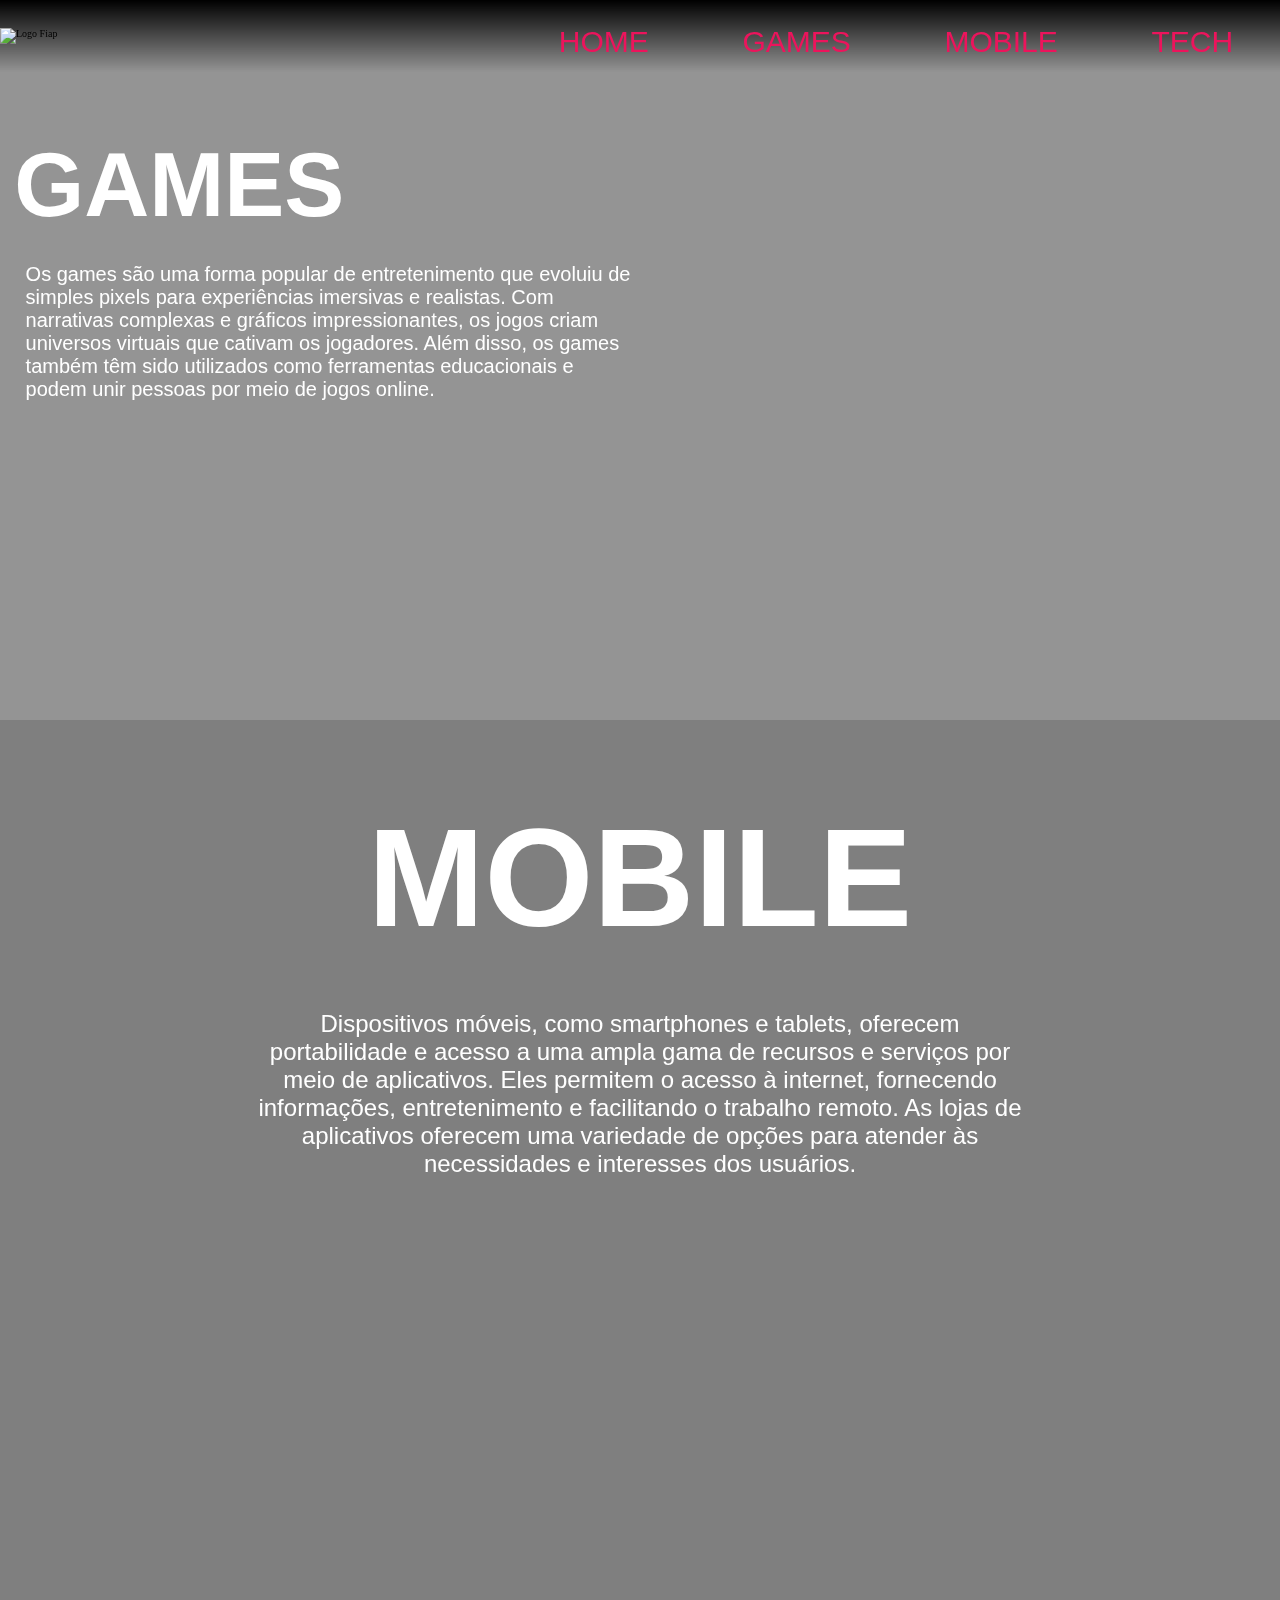
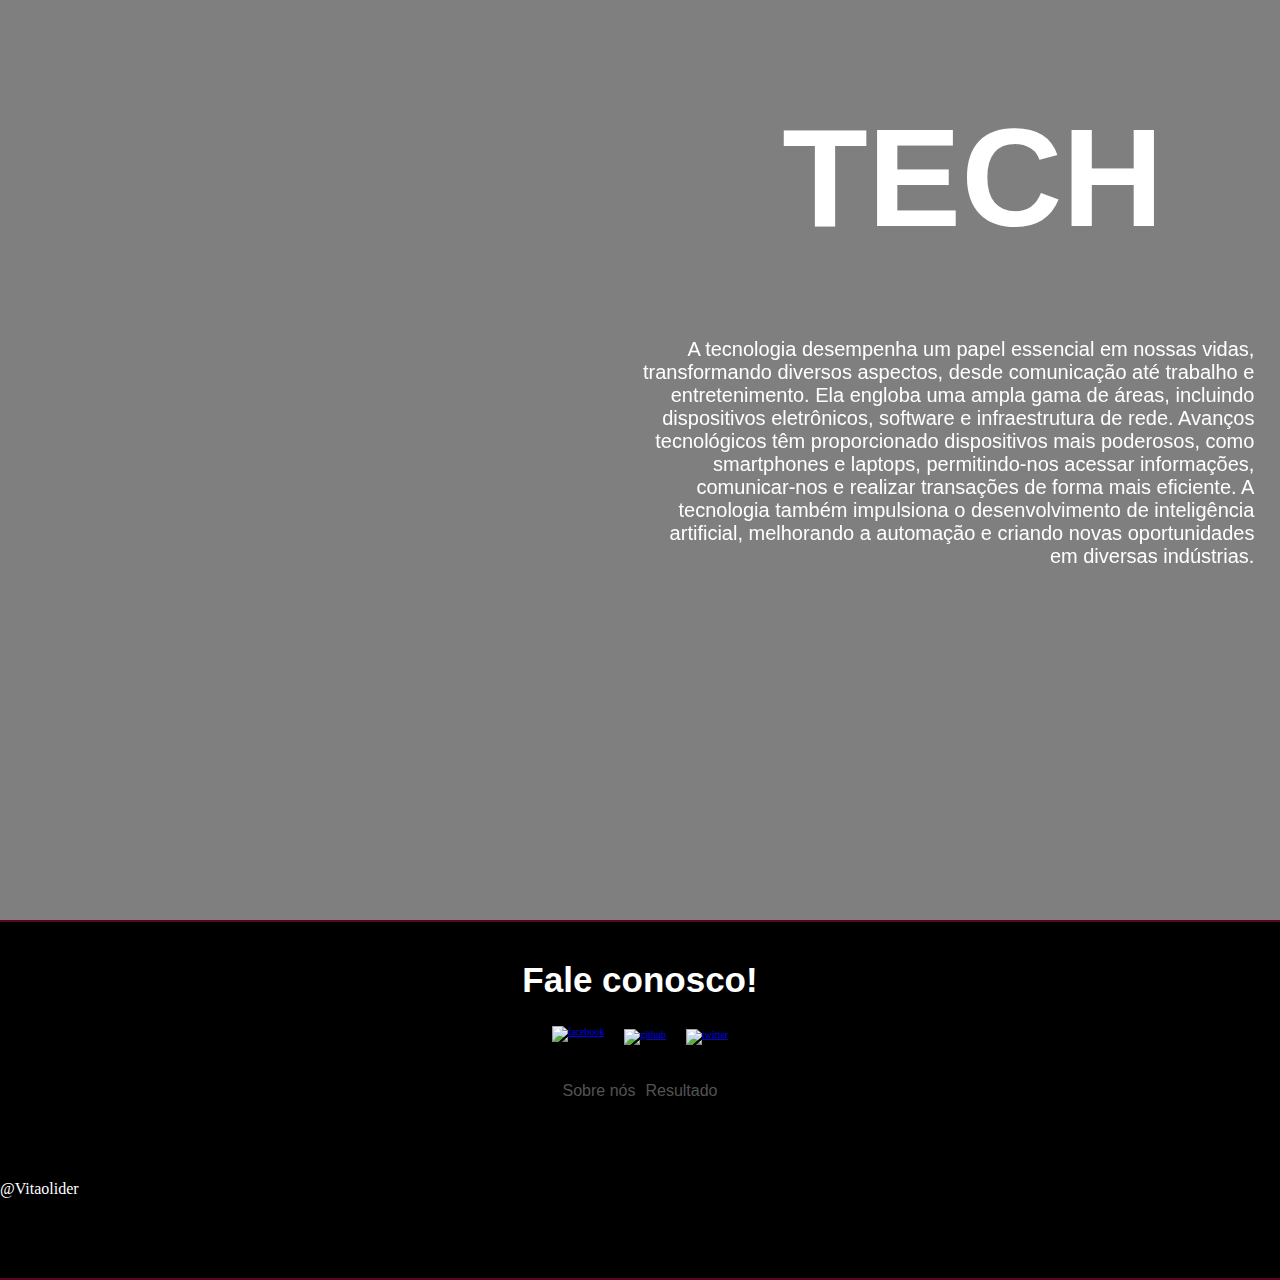
==== index.html @ c0283991 "atualização" ====
<!DOCTYPE html>
<html lang="pt-br">
<head>
    <meta charset="UTF-8">
    <meta http-equiv="X-UA-Compatible" content="IE=edge">
    <meta name="viewport" content="width=device-width, initial-scale=1.0">
    <title>Página principal</title>
    <link rel="stylesheet" href="./css/estilo.css">
    <script src="evento.js"></script>
</head>
    
<body>
    
    <header class="cabecalho">
        <img src="./img/Fiap-logo-novo.png" alt="Logo Fiap">
        <nav>
            <a href="../index.html" target="_blank">HOME</a>
            <a href="./pages/games.html" target="_blank">GAMES</a>
            <a href="./pages/mobile.html" target="_blank">MOBILE</a>
            <a href="./pages/tech.html" target="_blank">TECH</a>
        </nav>
    </header>
    <section class ="conteudo">
        <div class="games">
            <h2>GAMES</h2>
            <p> Os games são uma forma popular de entretenimento que evoluiu de simples pixels para experiências imersivas e realistas. Com narrativas complexas e gráficos impressionantes, os jogos criam universos virtuais que cativam os jogadores. Além disso, os games também têm sido utilizados como ferramentas educacionais e podem unir pessoas por meio de jogos online.
            </p>
            <video autoplay muted loop>
                <source src="./x2mate.com-Imagining TOMB RAIDER Reboot _ Unreal Engine 5 HD 4K 2022 - Fan Concept Trailer-(1080p).mp4" type="video/mp4">
            </video>
        </div>
        <div class="mobile">
            <h2>MOBILE</h2>
            <p>Dispositivos móveis, como smartphones e tablets, oferecem portabilidade e acesso a uma ampla gama de recursos e serviços por meio de aplicativos. Eles permitem o acesso à internet, fornecendo informações, entretenimento e facilitando o trabalho remoto. As lojas de aplicativos oferecem uma variedade de opções para atender às necessidades e interesses dos usuários.   
            </p>
        </div>
        <div class="tech">
            <h2>TECH</h2>
            <p>A tecnologia desempenha um papel essencial em nossas vidas, transformando diversos aspectos, desde comunicação até trabalho e entretenimento. Ela engloba uma ampla gama de áreas, incluindo dispositivos eletrônicos, software e infraestrutura de rede. Avanços tecnológicos têm proporcionado dispositivos mais poderosos, como smartphones e laptops, permitindo-nos acessar informações, comunicar-nos e realizar transações de forma mais eficiente. A tecnologia também impulsiona o desenvolvimento de inteligência artificial, melhorando a automação e criando novas oportunidades em diversas indústrias.
            </p>
        </div>
    </section>
    <footer class = "rodape">
        <h2>Fale conosco!</h2>
        <nav class="redes">
            <a href="https://pt-br.facebook.com/" target="_blank">
                <img src="./img/icons8-facebook-100.png" alt="facebook"></a>
            <a href="https://github.com/" target="_blank">
                <img src="./img/icons8-github-90.png" alt="github"></a>
            <a href="https://twitter.com/?lang=pt-br" target="_blank">
                <img src="./img/icons8-twitter-100.png" alt="twitter"></a>
        </nav>
        <nav class="rodape-conteudo">
            <a href="">Sobre nós</a>
            <a href="">Resultado</a>
        </nav>
        <div>
            <p>@Vitaolider</p>
        </div>
        <!-- <img src="./img/rodape-baixo.png" alt="rodape de rodape-baixo"> -->

    </footer>
    

    
</body>

</html>
---- css/estilo.css ----
@import url("./cabecalho.css");
@import url("./rodape2.css");
@import url("./conteudo.css");
@import url("./pags.css");


*{
    margin: 0;
    padding: 0;
    box-sizing: border-box;
}

html{
    font-size: 62.5%;
}
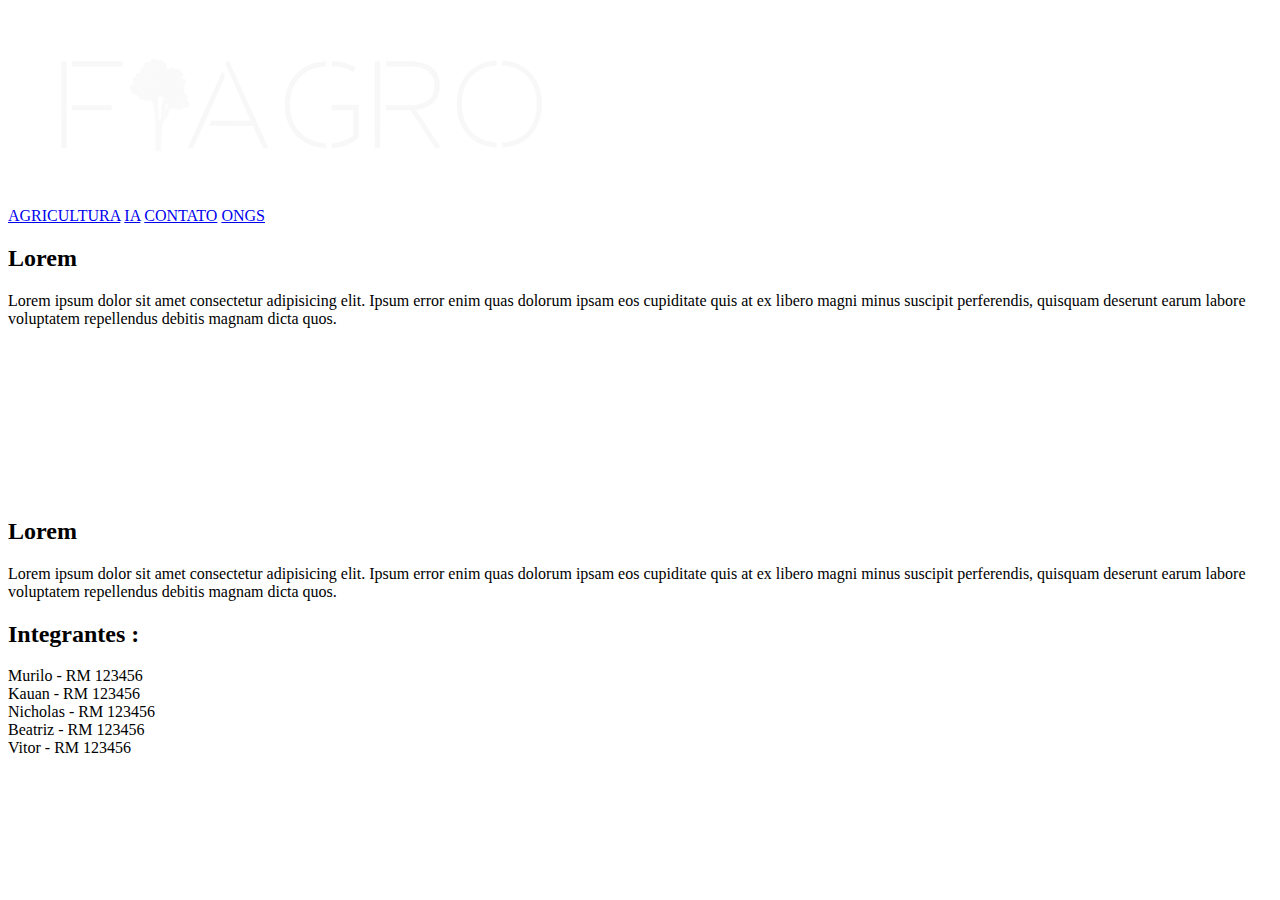
==== commit d3c08aea: "atualização da pagina" ====
--- a/index.html
+++ b/index.html
@@ -4,61 +4,44 @@
     <meta charset="UTF-8">
     <meta http-equiv="X-UA-Compatible" content="IE=edge">
     <meta name="viewport" content="width=device-width, initial-scale=1.0">
-    <title>Página principal</title>
-    <link rel="stylesheet" href="./css/estilo.css">
-    <script src="evento.js"></script>
+    <title>FIAGRO</title>
+    <link rel="stylesheet" href="../css/pags.css">
+    <link rel="icon" 
+      type="image/jpeg" 
+      href="../img/icone.jpeg" />
 </head>
-    
-<body>
-    
+<body >
     <header class="cabecalho">
-        <img src="./img/Fiap-logo-novo.png" alt="Logo Fiap">
-        <nav>
-            <a href="../index.html" target="_blank">HOME</a>
-            <a href="./pages/games.html" target="_blank">GAMES</a>
-            <a href="./pages/mobile.html" target="_blank">MOBILE</a>
-            <a href="./pages/tech.html" target="_blank">TECH</a>
+        <a class="logohome" href="../index.html"><img src="../img/logo.png" alt="Logo Fiagro"></a>
+        <nav class="pags">
+            <a href="../pages/agrisusten.html">AGRICULTURA</a>
+            <a href="../pages/iagen.html">IA</a>
+            <a href="../pages/contato.html" >CONTATO</a>
+            <a href="../pages/ongs.html">ONGS</a>
         </nav>
     </header>
     <section class ="conteudo">
         <div class="games">
-            <h2>GAMES</h2>
-            <p> Os games são uma forma popular de entretenimento que evoluiu de simples pixels para experiências imersivas e realistas. Com narrativas complexas e gráficos impressionantes, os jogos criam universos virtuais que cativam os jogadores. Além disso, os games também têm sido utilizados como ferramentas educacionais e podem unir pessoas por meio de jogos online.
+            <h2>Lorem</h2>
+            <p> Lorem ipsum dolor sit amet consectetur adipisicing elit. Ipsum error enim quas dolorum ipsam eos cupiditate quis at ex libero magni minus suscipit perferendis, quisquam deserunt earum labore voluptatem repellendus debitis magnam dicta quos.
             </p>
             <video autoplay muted loop>
                 <source src="./x2mate.com-Imagining TOMB RAIDER Reboot _ Unreal Engine 5 HD 4K 2022 - Fan Concept Trailer-(1080p).mp4" type="video/mp4">
             </video>
         </div>
         <div class="mobile">
-            <h2>MOBILE</h2>
-            <p>Dispositivos móveis, como smartphones e tablets, oferecem portabilidade e acesso a uma ampla gama de recursos e serviços por meio de aplicativos. Eles permitem o acesso à internet, fornecendo informações, entretenimento e facilitando o trabalho remoto. As lojas de aplicativos oferecem uma variedade de opções para atender às necessidades e interesses dos usuários.   
-            </p>
-        </div>
-        <div class="tech">
-            <h2>TECH</h2>
-            <p>A tecnologia desempenha um papel essencial em nossas vidas, transformando diversos aspectos, desde comunicação até trabalho e entretenimento. Ela engloba uma ampla gama de áreas, incluindo dispositivos eletrônicos, software e infraestrutura de rede. Avanços tecnológicos têm proporcionado dispositivos mais poderosos, como smartphones e laptops, permitindo-nos acessar informações, comunicar-nos e realizar transações de forma mais eficiente. A tecnologia também impulsiona o desenvolvimento de inteligência artificial, melhorando a automação e criando novas oportunidades em diversas indústrias.
+            <h2>Lorem</h2>
+            <p> Lorem ipsum dolor sit amet consectetur adipisicing elit. Ipsum error enim quas dolorum ipsam eos cupiditate quis at ex libero magni minus suscipit perferendis, quisquam deserunt earum labore voluptatem repellendus debitis magnam dicta quos.
             </p>
         </div>
     </section>
     <footer class = "rodape">
-        <h2>Fale conosco!</h2>
-        <nav class="redes">
-            <a href="https://pt-br.facebook.com/" target="_blank">
-                <img src="./img/icons8-facebook-100.png" alt="facebook"></a>
-            <a href="https://github.com/" target="_blank">
-                <img src="./img/icons8-github-90.png" alt="github"></a>
-            <a href="https://twitter.com/?lang=pt-br" target="_blank">
-                <img src="./img/icons8-twitter-100.png" alt="twitter"></a>
-        </nav>
-        <nav class="rodape-conteudo">
-            <a href="">Sobre nós</a>
-            <a href="">Resultado</a>
-        </nav>
+        <h2>Integrantes :</h2>
         <div>
-            <p>@Vitaolider</p>
+            <p>
+                Murilo - RM 123456 <br> Kauan - RM 123456 <br> Nicholas - RM 123456 <br> Beatriz - RM 123456 <br> Vitor - RM 123456
+            </p>
         </div>
-        <!-- <img src="./img/rodape-baixo.png" alt="rodape de rodape-baixo"> -->
-
     </footer>
     
 
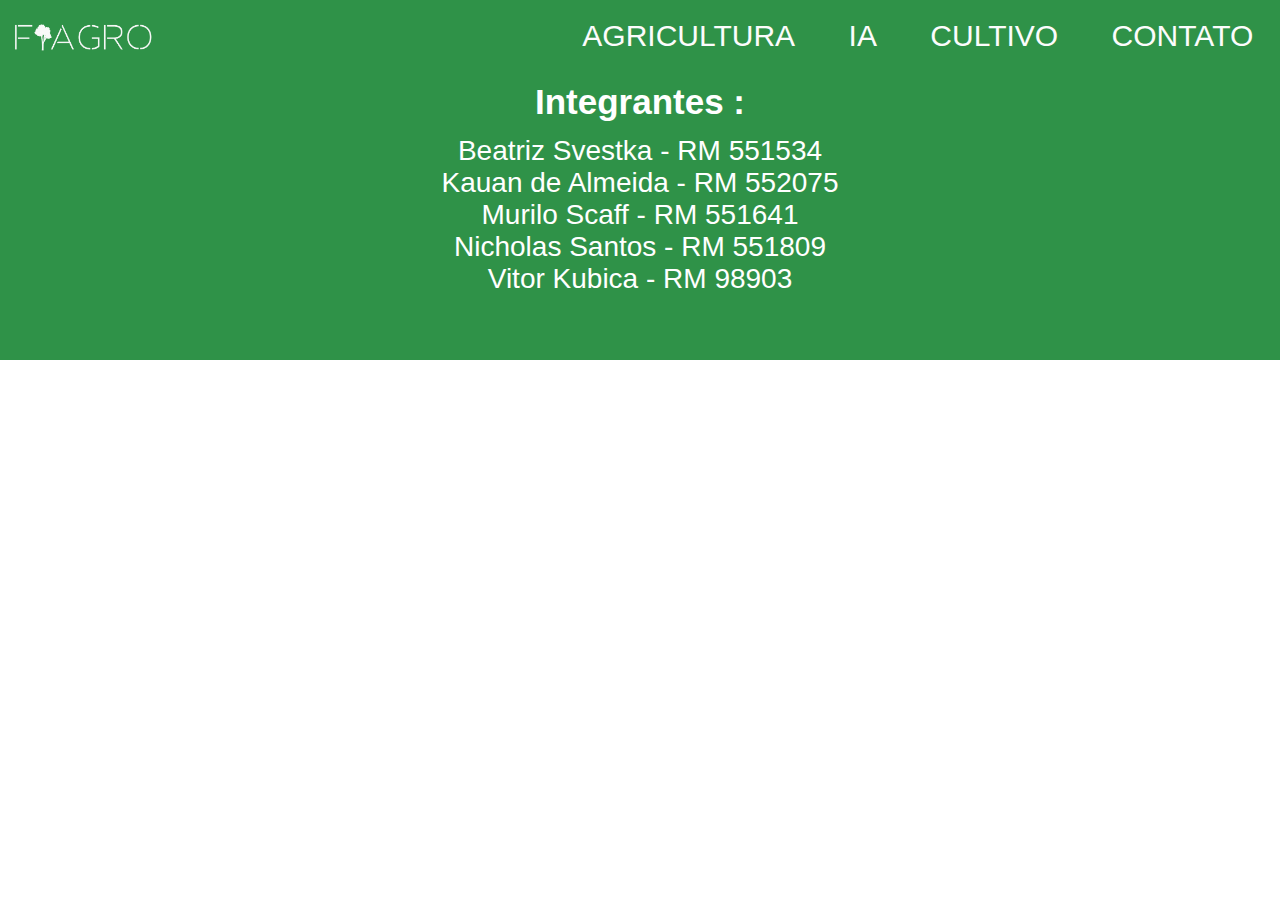
==== commit e5e6e6e3: "atualização" ====
--- a/index.html
+++ b/index.html
@@ -5,7 +5,7 @@
     <meta http-equiv="X-UA-Compatible" content="IE=edge">
     <meta name="viewport" content="width=device-width, initial-scale=1.0">
     <title>FIAGRO</title>
-    <link rel="stylesheet" href="../css/pags.css">
+    <link rel="stylesheet" href="../css/estilo.css">
     <link rel="icon" 
       type="image/jpeg" 
       href="../img/icone.jpeg" />
@@ -16,36 +16,17 @@
         <nav class="pags">
             <a href="../pages/agrisusten.html">AGRICULTURA</a>
             <a href="../pages/iagen.html">IA</a>
+            <a href="../pages/cultivos.html">CULTIVO</a>
             <a href="../pages/contato.html" >CONTATO</a>
-            <a href="../pages/ongs.html">ONGS</a>
         </nav>
     </header>
-    <section class ="conteudo">
-        <div class="games">
-            <h2>Lorem</h2>
-            <p> Lorem ipsum dolor sit amet consectetur adipisicing elit. Ipsum error enim quas dolorum ipsam eos cupiditate quis at ex libero magni minus suscipit perferendis, quisquam deserunt earum labore voluptatem repellendus debitis magnam dicta quos.
-            </p>
-            <video autoplay muted loop>
-                <source src="./x2mate.com-Imagining TOMB RAIDER Reboot _ Unreal Engine 5 HD 4K 2022 - Fan Concept Trailer-(1080p).mp4" type="video/mp4">
-            </video>
-        </div>
-        <div class="mobile">
-            <h2>Lorem</h2>
-            <p> Lorem ipsum dolor sit amet consectetur adipisicing elit. Ipsum error enim quas dolorum ipsam eos cupiditate quis at ex libero magni minus suscipit perferendis, quisquam deserunt earum labore voluptatem repellendus debitis magnam dicta quos.
-            </p>
-        </div>
-    </section>
     <footer class = "rodape">
         <h2>Integrantes :</h2>
         <div>
             <p>
-                Murilo - RM 123456 <br> Kauan - RM 123456 <br> Nicholas - RM 123456 <br> Beatriz - RM 123456 <br> Vitor - RM 123456
+                Beatriz Svestka - RM 551534 <br> Kauan de Almeida - RM 552075 <br> Murilo Scaff - RM 551641 <br> Nicholas Santos - RM 551809 <br> Vitor Kubica - RM 98903
             </p>
         </div>
     </footer>
-    
-
-    
 </body>
-
 </html>--- a/css/estilo.css
+++ b/css/estilo.css
@@ -0,0 +1,16 @@
+@import url("./cabecalho.css");
+@import url("./rodape2.css");
+@import url("./conteudo.css");
+@import url("./agrisusten.css");
+@import url("./iagen.css");
+
+
+*{
+    margin: 0;
+    padding: 0;
+    box-sizing: border-box;
+}
+
+html{
+    font-size: 62.5%;
+}
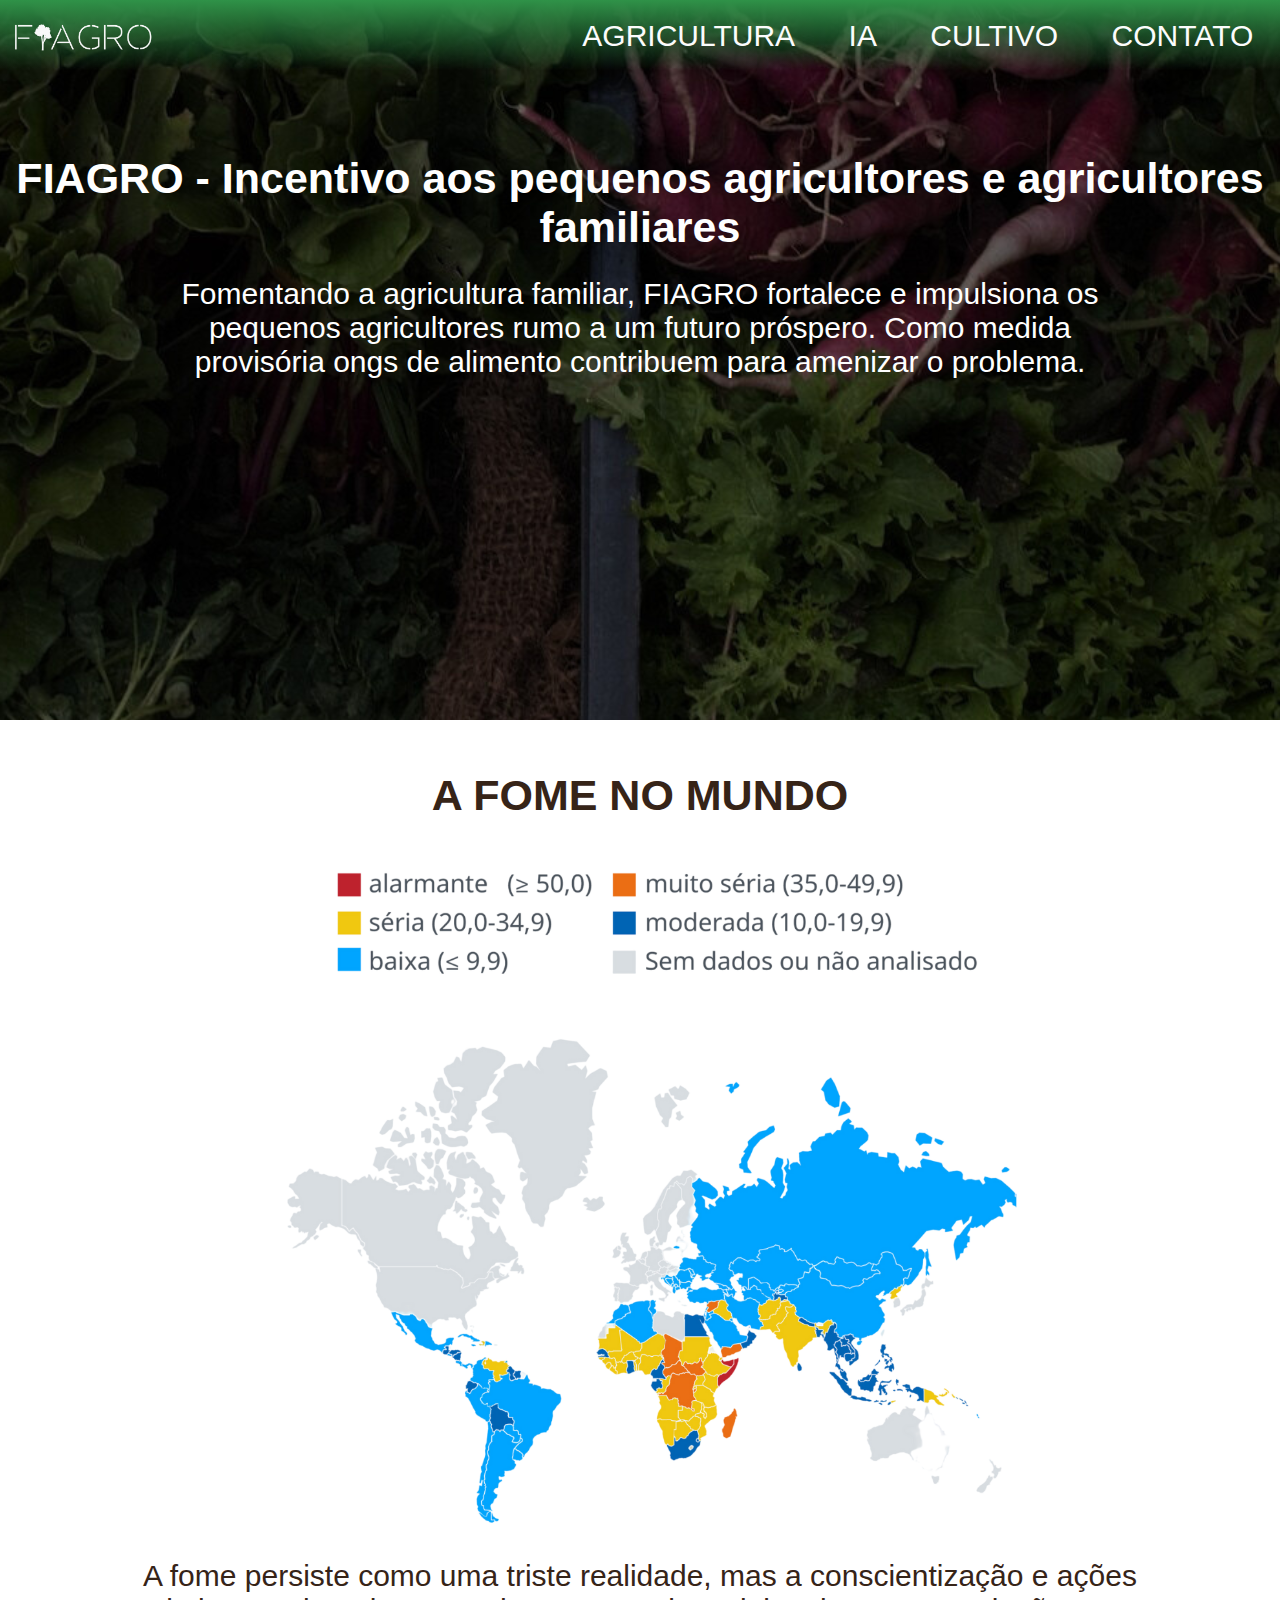
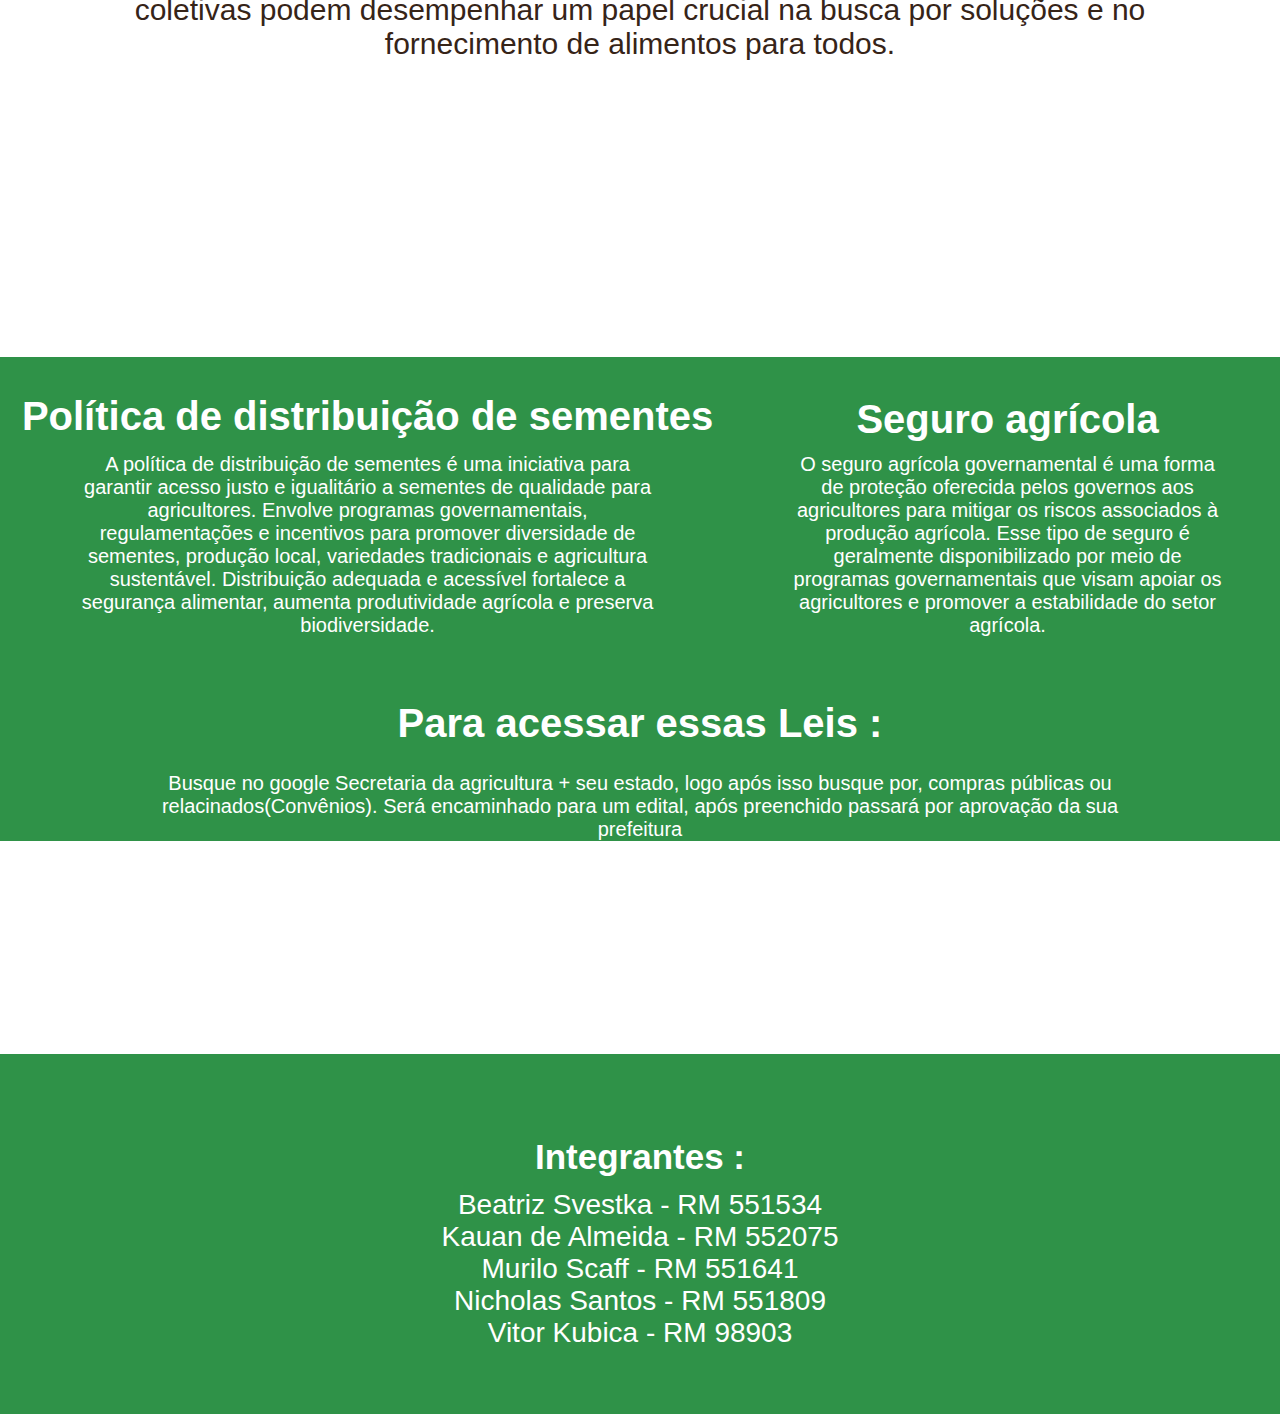
==== commit bd15aee1: "atualização" ====
--- a/index.html
+++ b/index.html
@@ -20,6 +20,61 @@
             <a href="../pages/contato.html" >CONTATO</a>
         </nav>
     </header>
+    <section class="conteudoindex">
+        <div class="introindex">
+            <h2>FIAGRO - Incentivo aos pequenos agricultores e agricultores familiares</h2>
+            <p>Fomentando a agricultura familiar, FIAGRO fortalece e impulsiona os pequenos agricultores rumo a um futuro próspero. Como medida provisória ongs de alimento contribuem para amenizar o problema.</p>
+        </div>
+        <div class="grafico">
+            <h2>A FOME NO MUNDO</h2>
+            <img src="./img/Cópia de background (5).png" alt="grafico fome no mundo">
+            <p>A fome persiste como uma triste realidade, mas a conscientização e ações coletivas podem desempenhar um papel crucial na busca por soluções e no fornecimento de alimentos para todos.</p>
+        </div>
+        <div class="introindex1">
+            <h2>Como combateremos?</h2>
+            <p>
+                Nossa solução busca conscientizar e capacitar pequenos agricultores e agricultores familiares sobre seus direitos e práticas agrícolas sustentáveis, enquanto promovemos a doação de alimentos para ONGs de combate à fome. Utilizamos um website com informações sobre a Lei de distribuição de sementes e a importância das doações. Assim, pretendemos fortalecer a economia local, combater a fome e promover um futuro alimentar sustentável.</p>
+        </div>
+        <div class="todasleis">
+        <div class="leis">
+        <div class="lei1">
+                <h2>Política de distribuição de sementes</h2>
+                <p>A política de distribuição de sementes é uma iniciativa para garantir acesso justo e igualitário a sementes de qualidade para agricultores. Envolve programas governamentais, regulamentações e incentivos para promover diversidade de sementes, produção local, variedades tradicionais e agricultura sustentável. Distribuição adequada e acessível fortalece a segurança alimentar, aumenta produtividade agrícola e preserva biodiversidade.</p>
+        </div>
+        <div class="lei2">
+                <h2>Seguro agrícola</h2>
+                <p>O seguro agrícola governamental é uma forma de proteção oferecida pelos governos aos agricultores para mitigar os riscos associados à produção agrícola. Esse tipo de seguro é geralmente disponibilizado por meio de programas governamentais que visam apoiar os agricultores e promover a estabilidade do setor agrícola.</p>
+        </div>   
+        </div>
+        <h2>Para acessar essas Leis :</h2>
+            <p class="final">Busque no google Secretaria da agricultura + seu estado, logo após isso busque por, compras públicas ou relacinados(Convênios). Será encaminhado para um edital, após preenchido passará por aprovação da sua prefeitura</p>
+
+        </div>
+        <div class="ongsbr">
+            <h2>FIAGRO x ONGs - No Brasil</h2>
+            <p></p>
+            <nav>
+                <div></div>
+                <div></div>
+                <div></div>
+                <div></div>
+                <div></div>
+                <div></div>
+            </nav>
+        </div>
+        <div class="ongsg">
+            <h2>FIAGRO x ONGs - No Mundo</h2>
+            <p></p>
+            <nav>
+                <div></div>
+                <div></div>
+                <div></div>
+                <div></div>
+                <div></div>
+                <div></div>
+            </nav>
+        </div>
+    </section>
     <footer class = "rodape">
         <h2>Integrantes :</h2>
         <div>
--- a/css/estilo.css
+++ b/css/estilo.css
@@ -3,6 +3,7 @@
 @import url("./conteudo.css");
 @import url("./agrisusten.css");
 @import url("./iagen.css");
+@import url("./formulario.css");
 
 
 *{
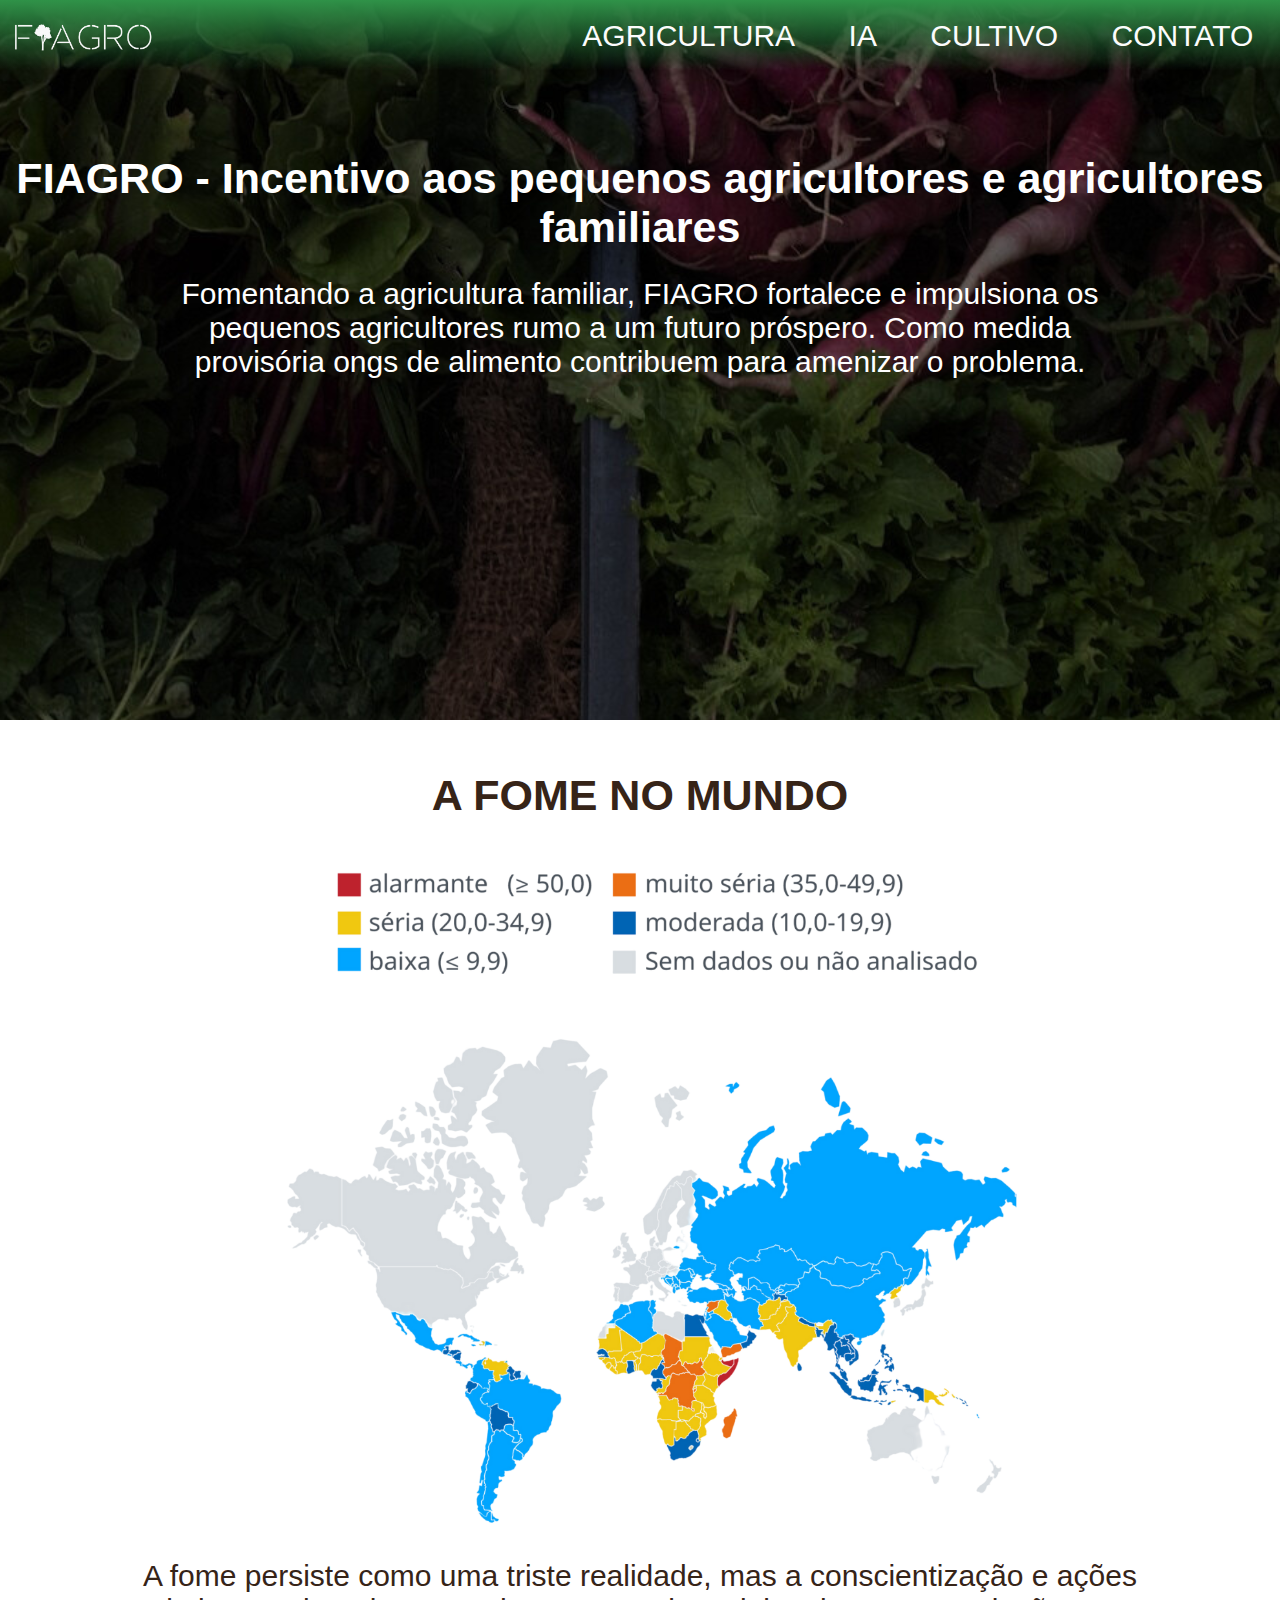
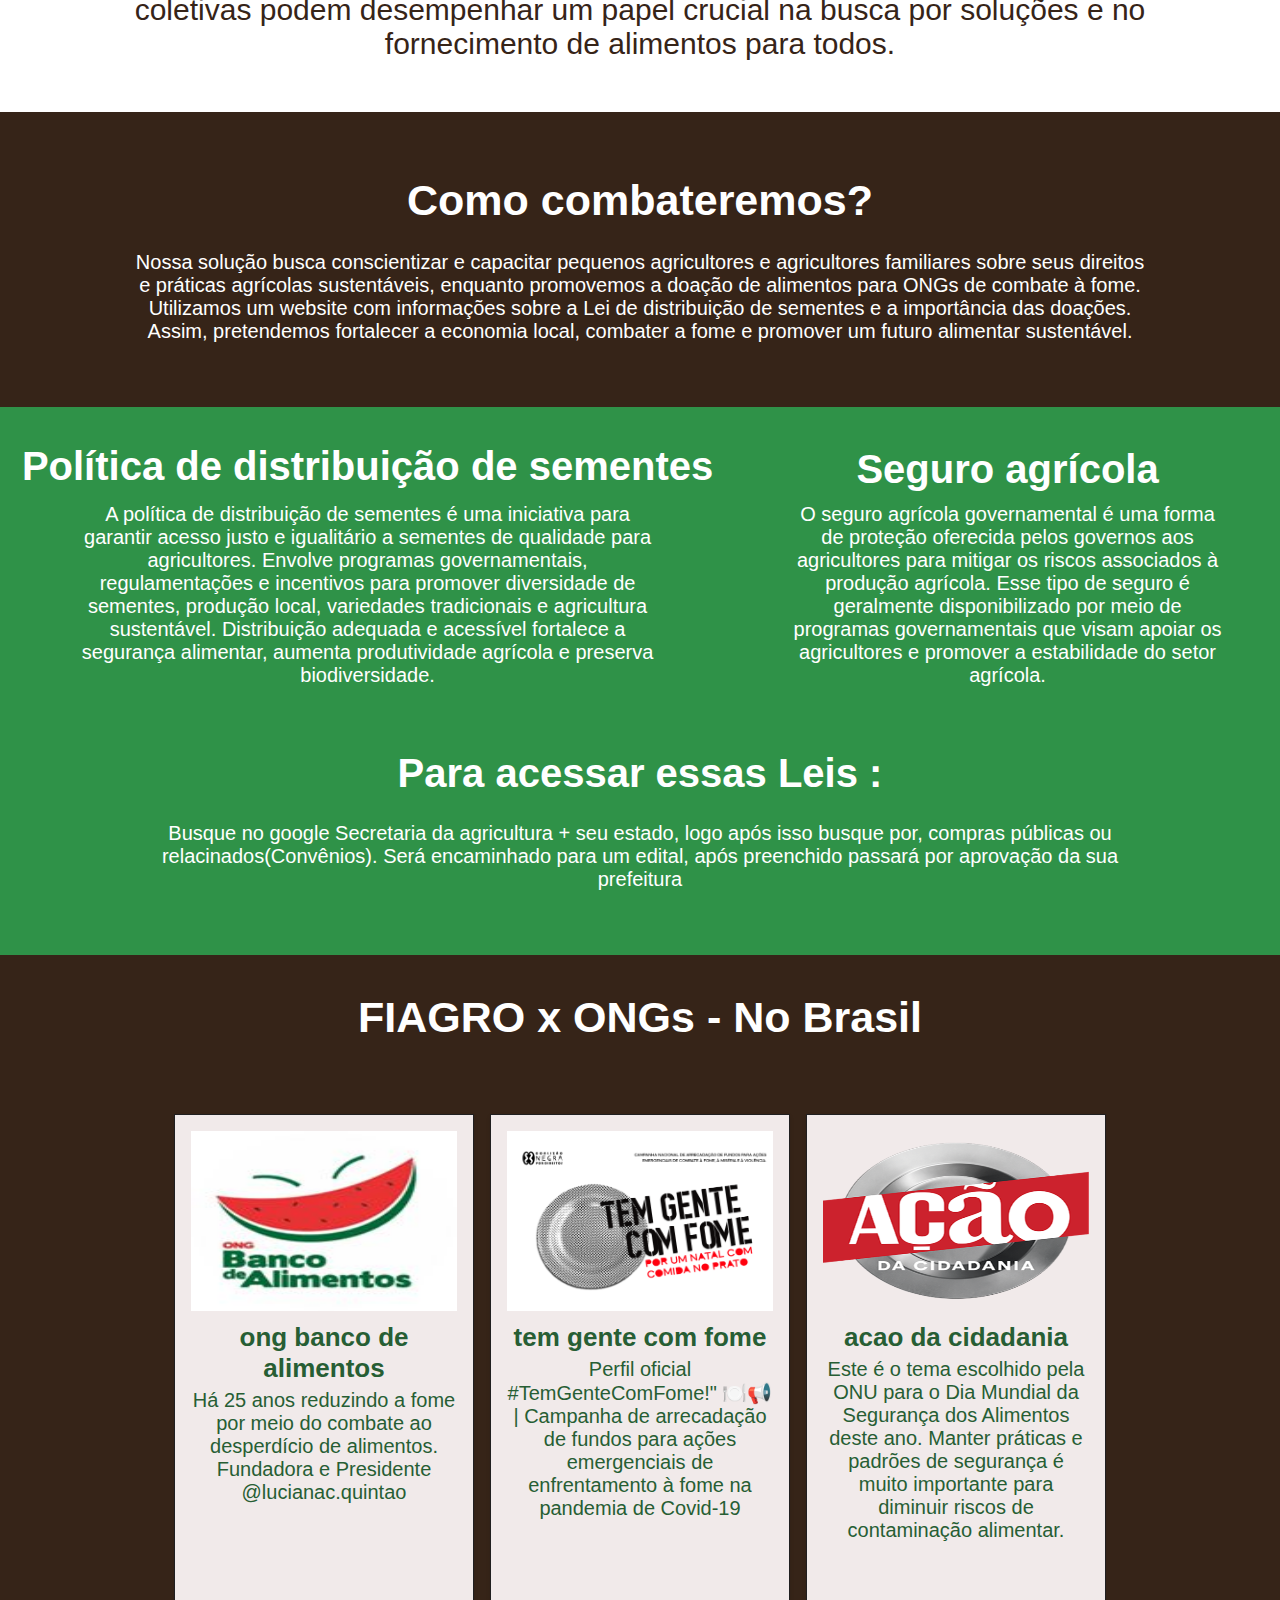
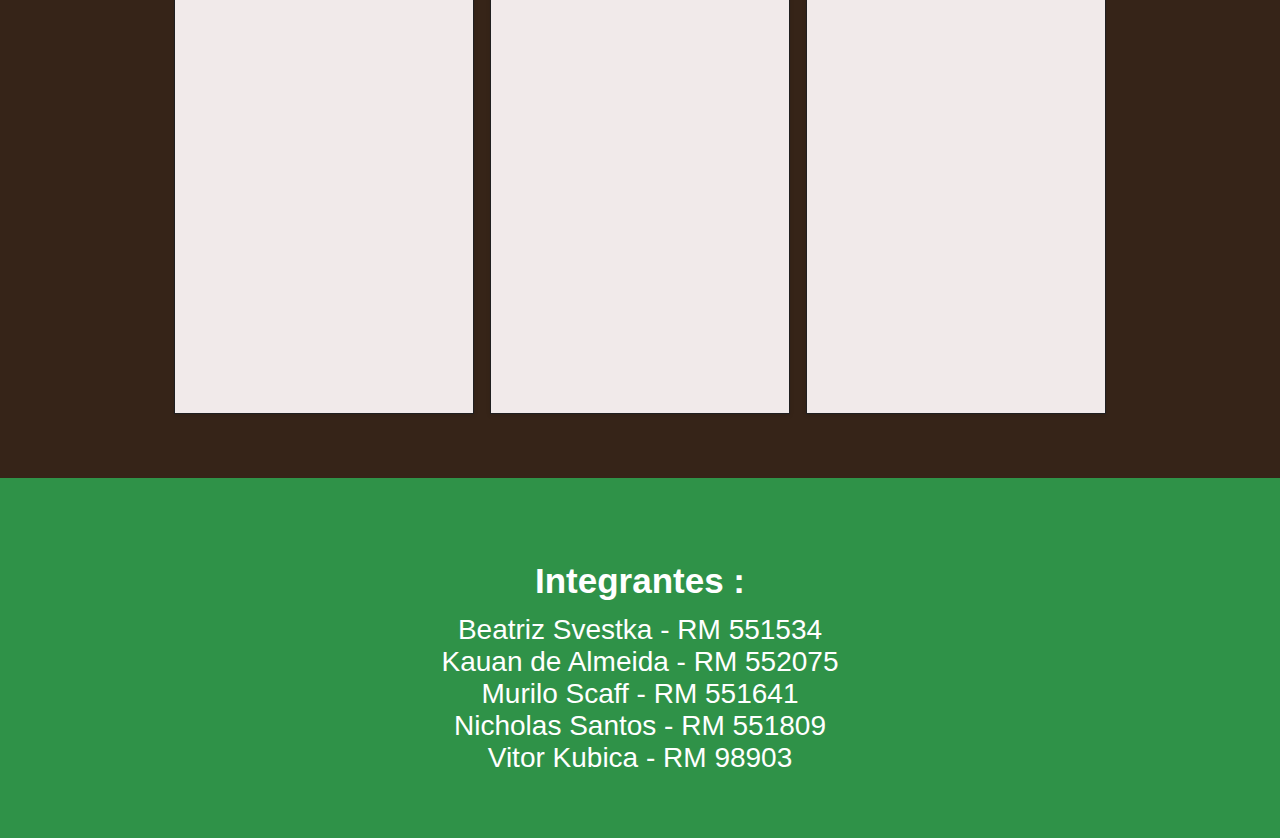
==== commit df0a2b86: "só falta os break point" ====
--- a/index.html
+++ b/index.html
@@ -50,30 +50,45 @@
             <p class="final">Busque no google Secretaria da agricultura + seu estado, logo após isso busque por, compras públicas ou relacinados(Convênios). Será encaminhado para um edital, após preenchido passará por aprovação da sua prefeitura</p>
 
         </div>
-        <div class="ongsbr">
-            <h2>FIAGRO x ONGs - No Brasil</h2>
-            <p></p>
-            <nav>
-                <div></div>
-                <div></div>
-                <div></div>
-                <div></div>
-                <div></div>
-                <div></div>
-            </nav>
-        </div>
-        <div class="ongsg">
-            <h2>FIAGRO x ONGs - No Mundo</h2>
-            <p></p>
-            <nav>
-                <div></div>
-                <div></div>
-                <div></div>
-                <div></div>
-                <div></div>
-                <div></div>
-            </nav>
-        </div>
+          <section class="ex1">
+            <div class="exemplos1">
+              <h2 class="titulo3">FIAGRO x ONGs - No Brasil</h2>
+            </div>
+              <div class="exemplos">
+                <div class="card">
+                  <nav>
+                    <a href="https://www.instagram.com/ongbancodealimentos/" target="_blank">
+                   <img src="./img/ongbancodealimento.jpg" alt="ongbancodealimentos">
+                    <h2>ong banco de alimentos</h2>
+                  <p>Há 25 anos reduzindo a fome por meio do combate ao desperdício de alimentos.
+                    Fundadora e Presidente @lucianac.quintao
+                  </p>
+                  </a>
+                </nav>
+                </div>
+                <div class="card">
+                  <nav>
+                    <a href="https://www.instagram.com/temgentecomfomeoficial/" target="_blank">
+                    <img src="./img/temgentecomfome.png" alt="temgentecomfomeoficial">
+                    <h2>tem gente com fome</h2>
+                    <p>Perfil oficial #TemGenteComFome!" 🍽️📢 | Campanha de arrecadação de fundos para ações emergenciais de enfrentamento à fome na pandemia de Covid-19</p>
+                    </a>
+                  </nav>
+                </div>
+                <div class="card">
+                  <nav>
+                    <a href="https://www.instagram.com/acaodacidadania/" target="_blank">
+                    <img src="./img/acaocidadania.png" alt="acaodacidadania">
+                  <h2>acao da cidadania</h2>
+                  <p>
+                    Este é o tema escolhido pela ONU para o Dia Mundial da Segurança dos Alimentos deste ano. Manter práticas e padrões de segurança é muito importante para diminuir riscos de contaminação alimentar.
+                  </p>
+                  </a>
+                  </nav>
+                </div>
+              </div>
+          </section>
+        
     </section>
     <footer class = "rodape">
         <h2>Integrantes :</h2>
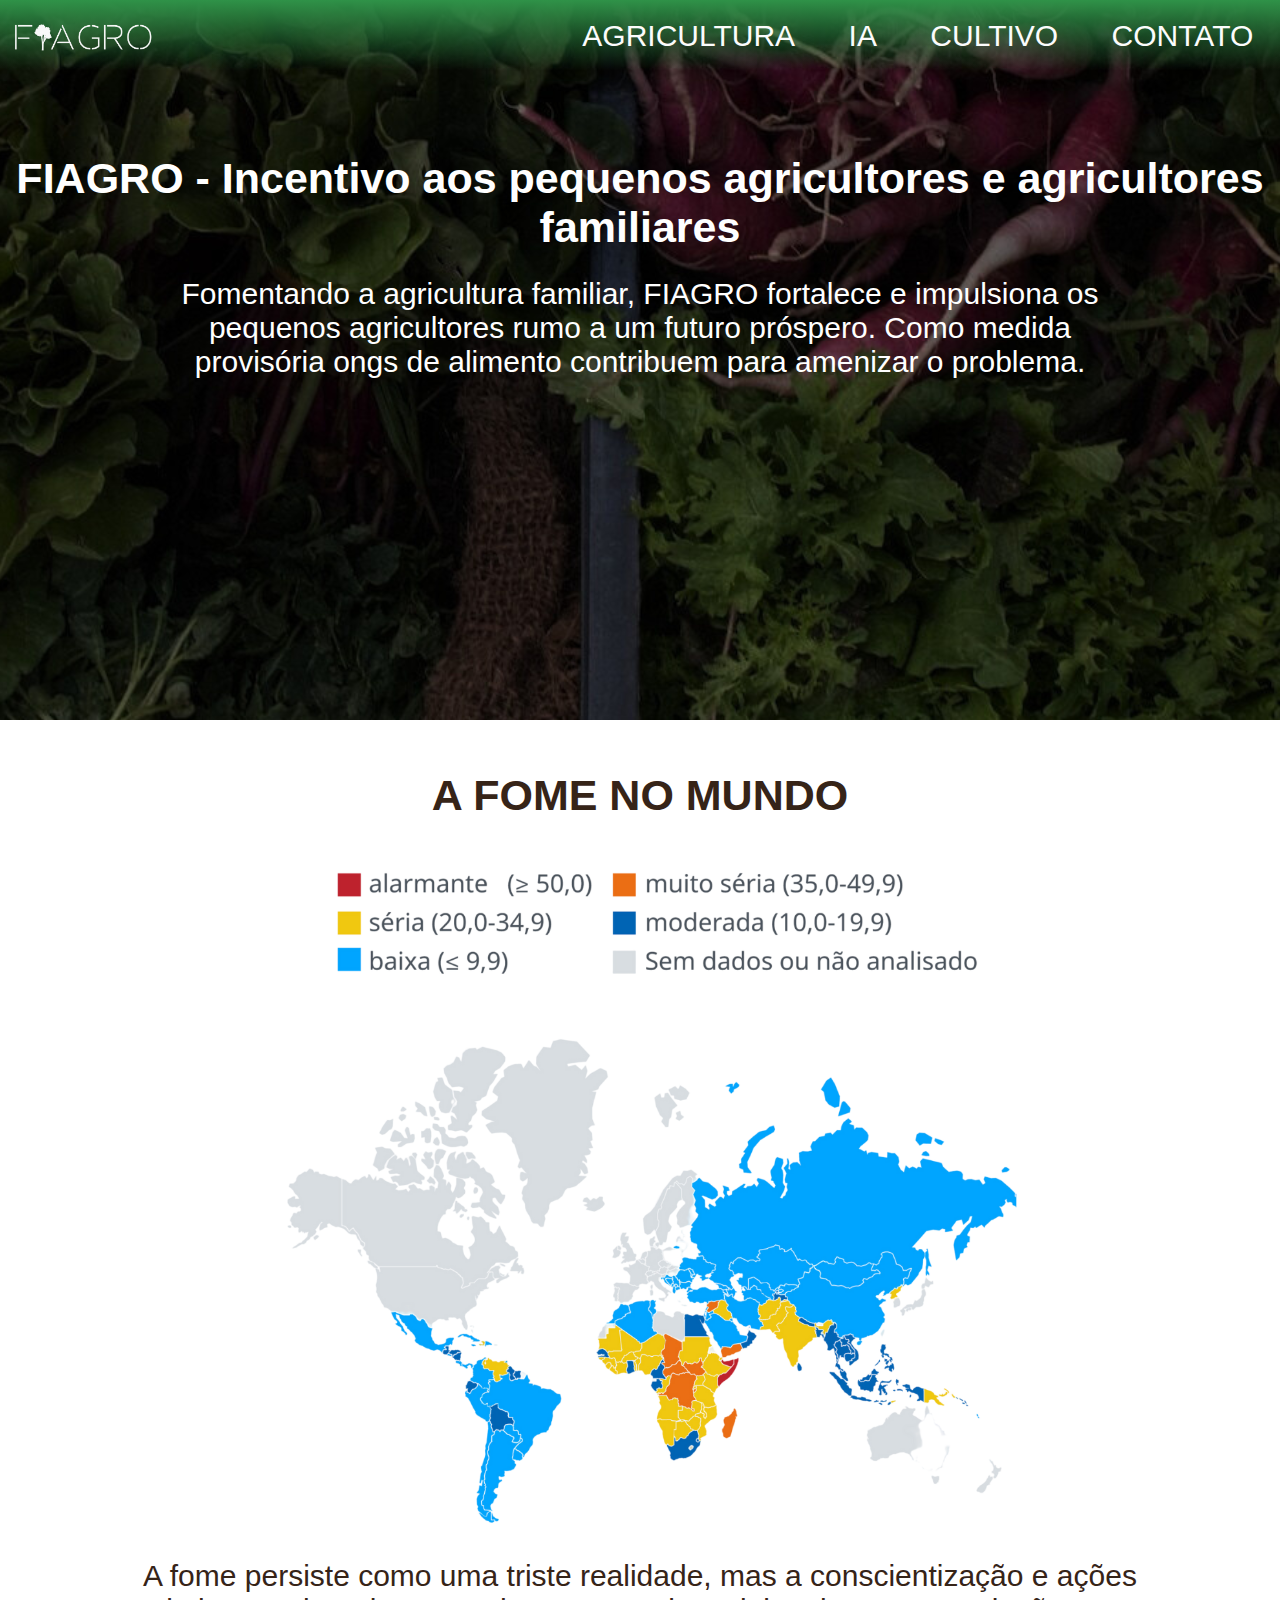
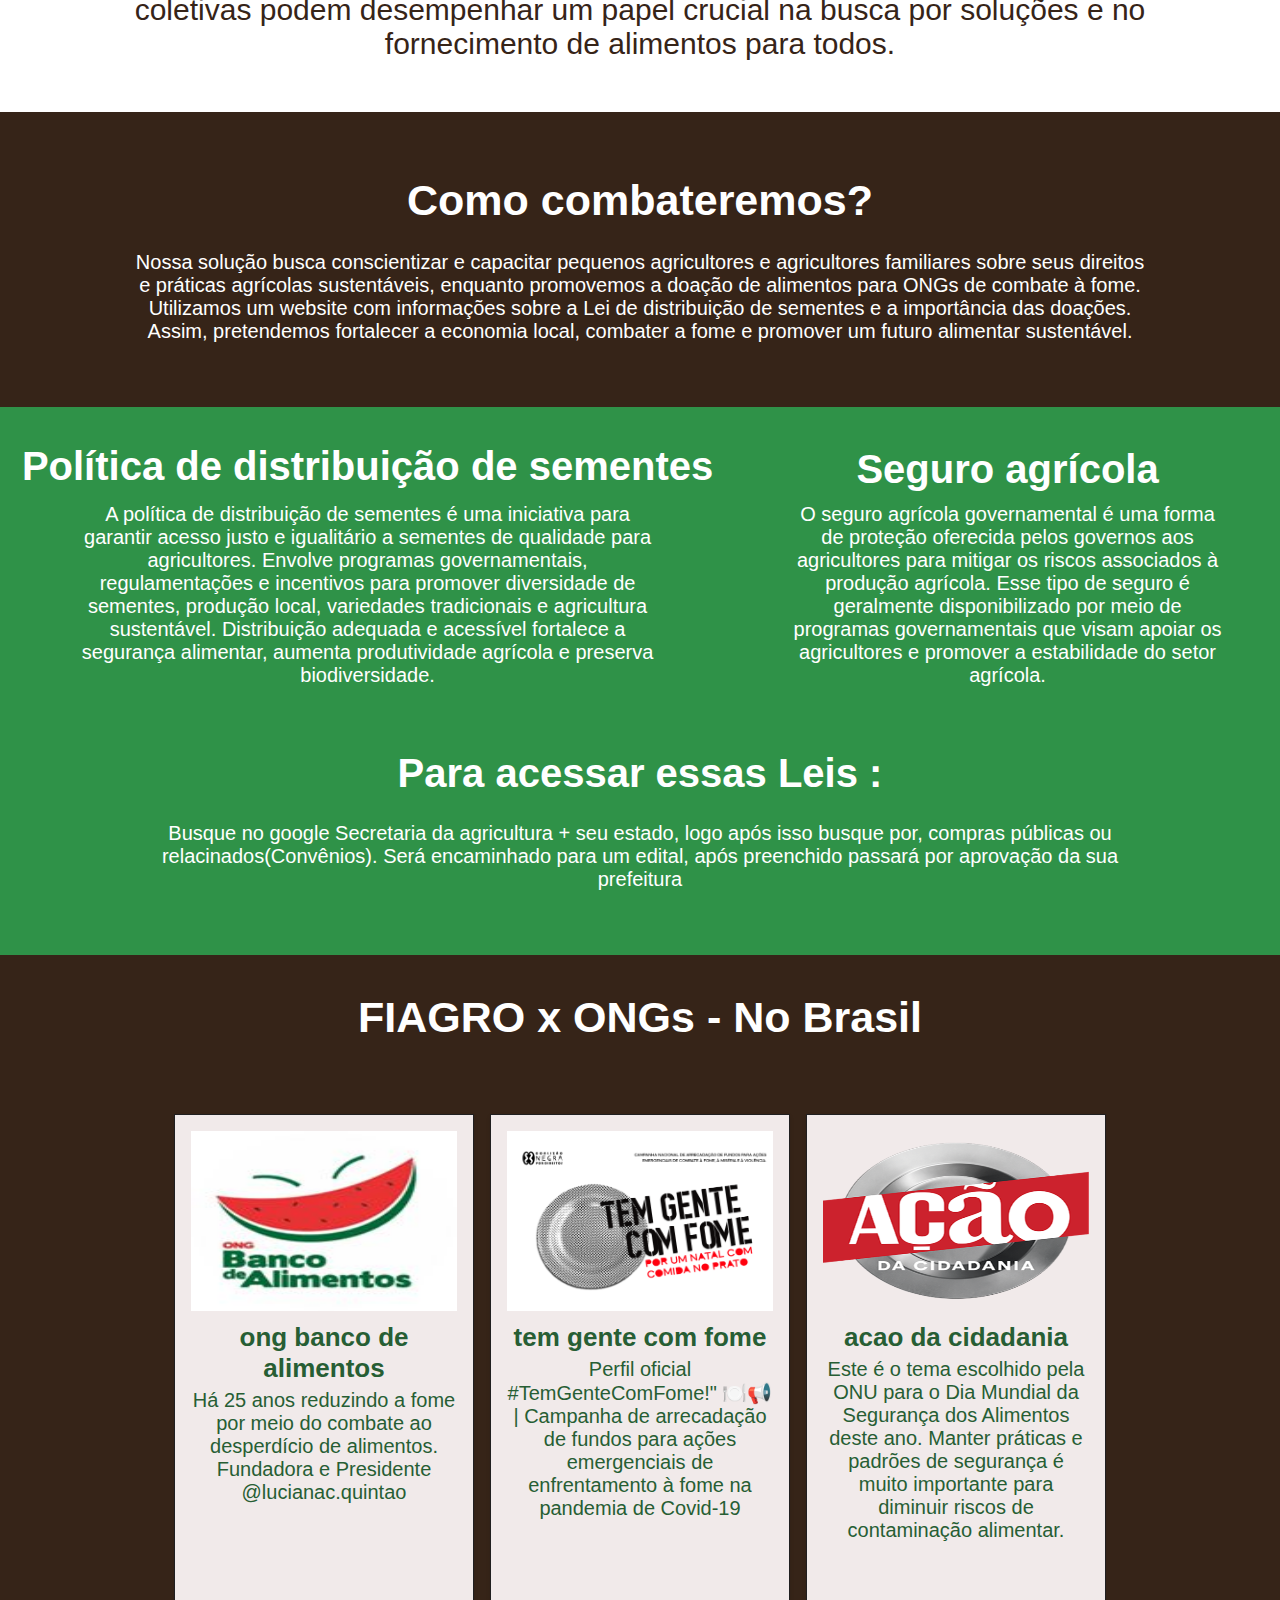
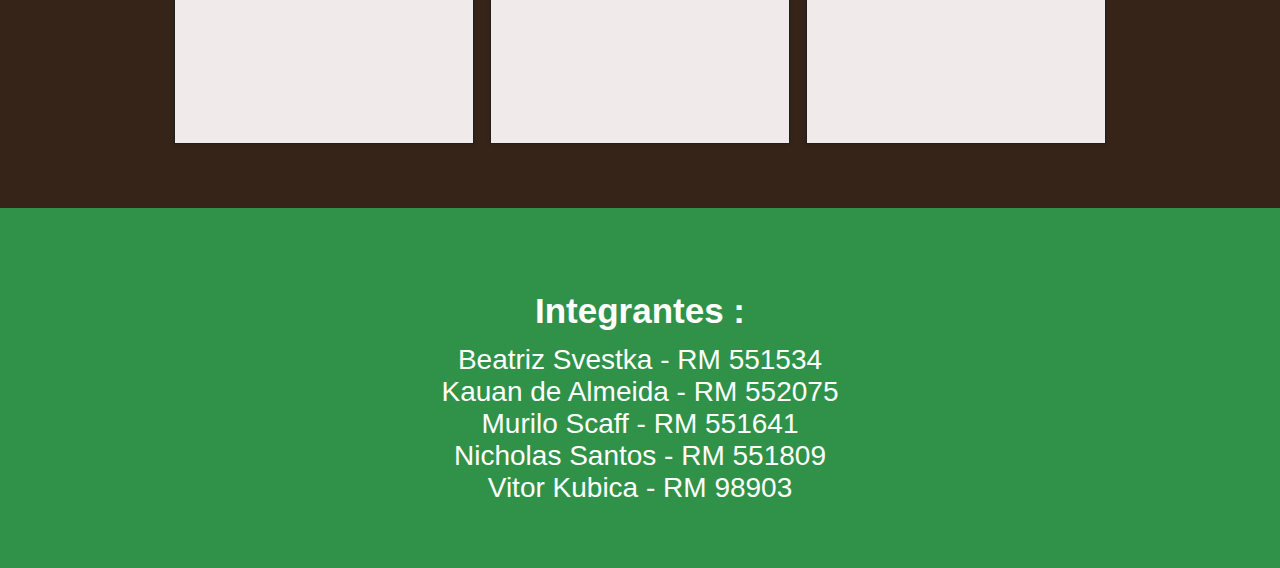
==== commit eed6fe3a: "link icone arrumada" ====
--- a/index.html
+++ b/index.html
@@ -8,7 +8,7 @@
     <link rel="stylesheet" href="../css/estilo.css">
     <link rel="icon" 
       type="image/jpeg" 
-      href="../img/icone.jpeg" />
+      href="./img/icone.jpeg" />
 </head>
 <body >
     <header class="cabecalho">
